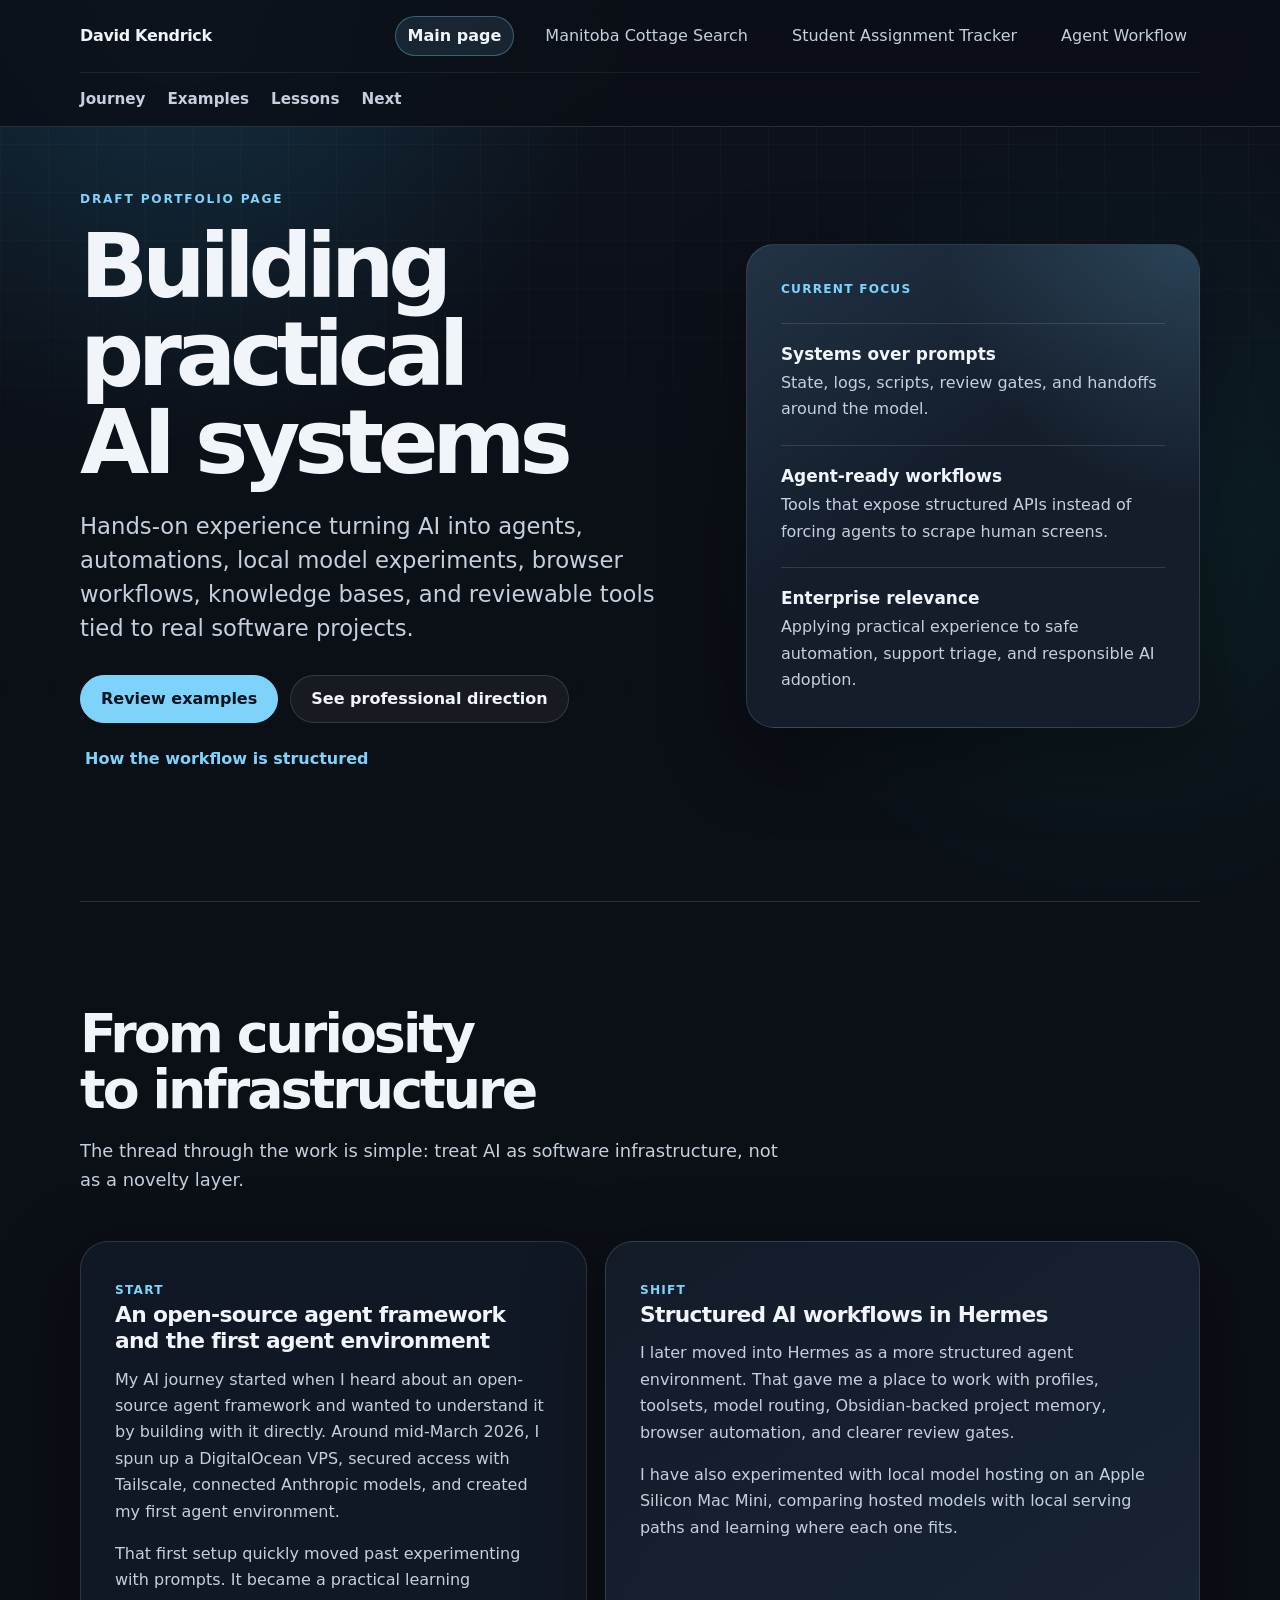
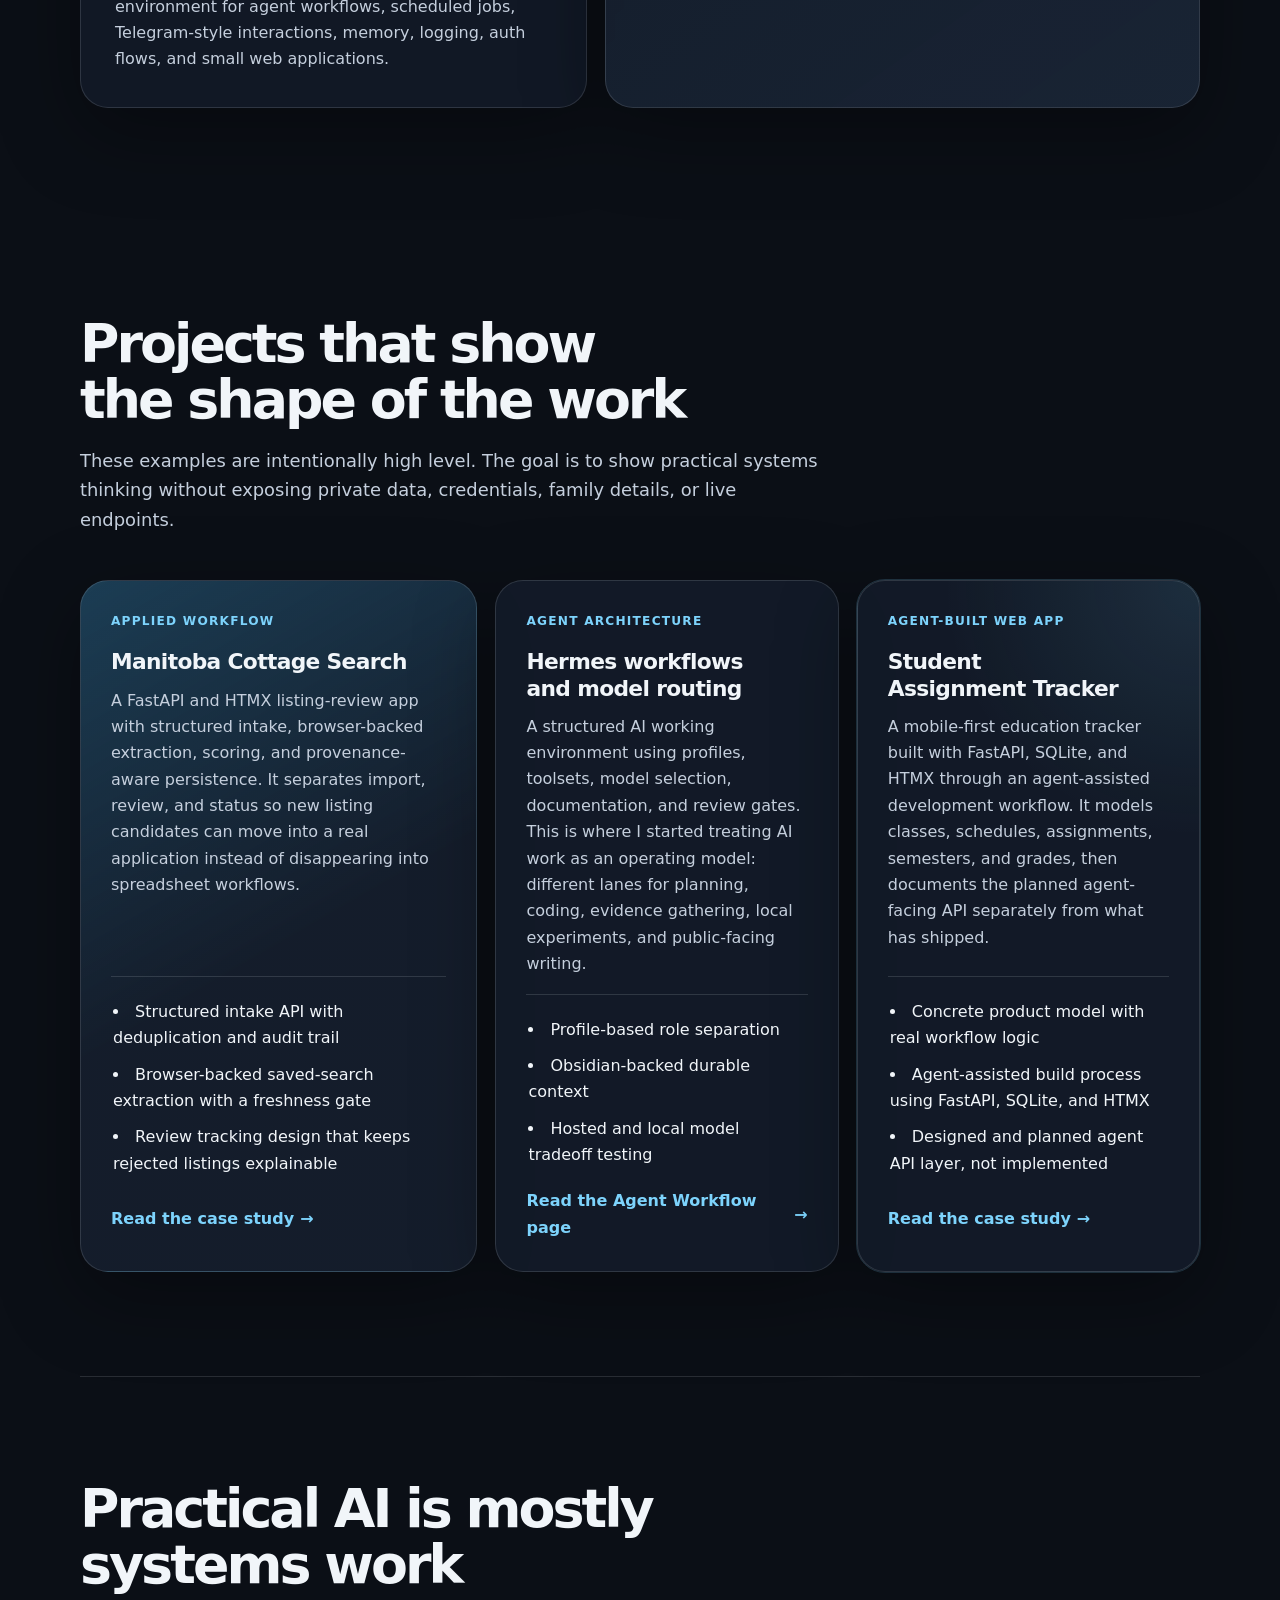
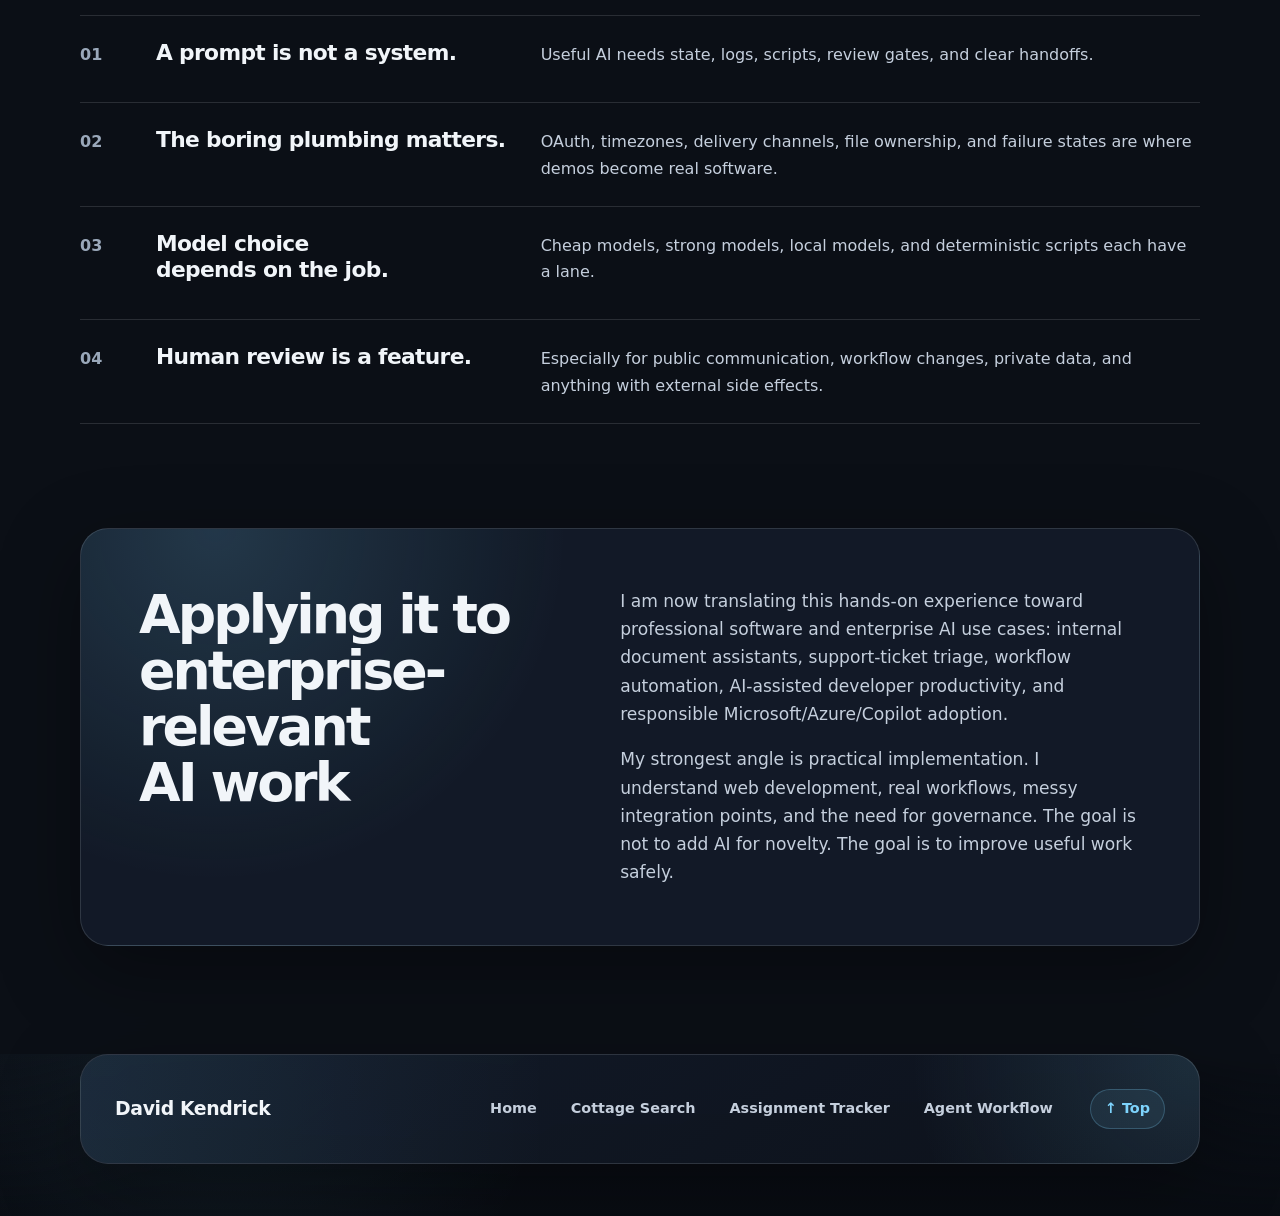
==== index.html @ c1d4368a "chore: capture current portfolio draft" ====
<!doctype html>
<html lang="en">
  <head>
    <meta charset="utf-8" />
    <meta name="viewport" content="width=device-width, initial-scale=1" />
    <title>Building Practical AI Systems | David Kendrick</title>
    <meta
      name="description"
      content="A draft portfolio page describing David Kendrick's hands-on practical AI journey: agents, workflow design, local models, browser automation, and enterprise-ready lessons."
    />
    <link rel="stylesheet" href="styles.css" />
  </head>
  <body>
    <a class="skip-link" href="#main">Skip to content</a>

    <header class="site-header">
      <div class="header-shell">
        <nav class="nav-row primary-nav" aria-label="Site pages">
          <a class="brand" href="index.html#top" aria-label="David Kendrick portfolio home">
            <span>David Kendrick</span>
          </a>
          <div class="primary-links">
            <a class="is-active" href="index.html">Main page</a>
            <a href="manitoba-cottage-search.html">Manitoba Cottage Search</a>
            <a href="student-assignment-tracker.html">Student Assignment Tracker</a>
            <a href="hermes-workflow.html">Agent Workflow</a>
          </div>
        </nav>
        <nav class="nav-row secondary-nav" aria-label="Main page sections">
          <div class="secondary-links">
            <a href="#journey">Journey</a>
            <a href="#examples">Examples</a>
            <a href="#lessons">Lessons</a>
            <a href="#next">Next</a>
          </div>
        </nav>
      </div>
    </header>

    <main id="main">
      <section id="top" class="hero section-shell" aria-labelledby="hero-title">
        <div class="hero-copy">
          <p class="eyebrow">Draft portfolio page</p>
          <h1 id="hero-title">Building practical AI systems</h1>
          <p class="hero-lede">
            Hands-on experience turning AI into agents, automations, local model experiments, browser workflows,
            knowledge bases, and reviewable tools tied to real software projects.
          </p>
          <div class="hero-actions" aria-label="Primary actions">
            <a class="button primary" href="#examples">Review examples</a>
            <a class="button secondary" href="#next">See professional direction</a>
            <a class="button ghost" href="hermes-workflow.html">How the workflow is structured</a>
          </div>
        </div>

        <aside class="hero-panel" aria-label="Current portfolio framing">
          <p class="panel-label">Current focus</p>
          <ul class="signal-list">
            <li>
              <strong>Systems over prompts</strong>
              <span>State, logs, scripts, review gates, and handoffs around the model.</span>
            </li>
            <li>
              <strong>Agent-ready workflows</strong>
              <span>Tools that expose structured APIs instead of forcing agents to scrape human screens.</span>
            </li>
            <li>
              <strong>Enterprise relevance</strong>
              <span>Applying practical experience to safe automation, support triage, and responsible AI adoption.</span>
            </li>
          </ul>
        </aside>
      </section>

      <section id="journey" class="section-shell narrative-section" aria-labelledby="journey-title">
        <div class="section-heading narrow">
          <h2 id="journey-title">From curiosity to infrastructure</h2>
          <p>
            The thread through the work is simple: treat AI as software infrastructure, not as a novelty layer.
          </p>
        </div>

        <div class="timeline-grid">
          <article class="timeline-card">
            <span class="timeline-step">Start</span>
            <h3>An open-source agent framework and the first agent environment</h3>
            <p>
              My AI journey started when I heard about an open-source agent framework and wanted to
              understand it by building with it directly. Around mid-March 2026, I spun up a DigitalOcean VPS,
              secured access with Tailscale, connected Anthropic models, and created my first agent environment.
            </p>
            <p>
              That first setup quickly moved past experimenting with prompts. It became a practical learning
              environment for agent workflows, scheduled jobs, Telegram-style interactions, memory, logging,
              auth flows, and small web applications.
            </p>
          </article>

          <article class="timeline-card elevated">
            <span class="timeline-step">Shift</span>
            <h3>Structured AI workflows in Hermes</h3>
            <p>
              I later moved into Hermes as a more structured agent environment. That gave me a place to work
              with profiles, toolsets, model routing, Obsidian-backed project memory, browser automation, and
              clearer review gates.
            </p>
            <p>
              I have also experimented with local model hosting on an Apple Silicon Mac Mini, comparing hosted
              models with local serving paths and learning where each one fits.
            </p>
          </article>
        </div>
      </section>

      <section id="examples" class="section-shell" aria-labelledby="examples-title">
        <div class="section-heading">
          <h2 id="examples-title">Projects that show the shape of the work</h2>
          <p>
            These examples are intentionally high level. The goal is to show practical systems thinking without
            exposing private data, credentials, family details, or live endpoints.
          </p>
        </div>

        <div class="card-grid">
          <article class="project-card highlight-card">
            <div class="card-kicker">Applied workflow</div>
            <h3>Manitoba Cottage Search</h3>
            <p>
              A FastAPI and HTMX listing-review app with structured intake, browser-backed extraction, scoring,
              and provenance-aware persistence. It separates import, review, and status so new listing candidates
              can move into a real application instead of disappearing into spreadsheet workflows.
            </p>
            <ul>
              <li>Structured intake API with deduplication and audit trail</li>
              <li>Browser-backed saved-search extraction with a freshness gate</li>
              <li>Review tracking design that keeps rejected listings explainable</li>
            </ul>
            <a class="text-link" href="manitoba-cottage-search.html">Read the case study <span aria-hidden="true">→</span></a>
          </article>

          <article class="project-card">
            <div class="card-kicker">Agent architecture</div>
            <h3>Hermes workflows and model routing</h3>
            <p>
              A structured AI working environment using profiles, toolsets, model selection, documentation,
              and review gates. This is where I started treating AI work as an operating model: different
              lanes for planning, coding, evidence gathering, local experiments, and public-facing writing.
            </p>
            <ul>
              <li>Profile-based role separation</li>
              <li>Obsidian-backed durable context</li>
              <li>Hosted and local model tradeoff testing</li>
            </ul>
            <a class="text-link" href="hermes-workflow.html">Read the Agent Workflow page <span aria-hidden="true">→</span></a>
          </article>

          <article class="project-card linked-card">
            <div class="card-kicker">Agent-built web app</div>
            <h3>Student Assignment Tracker</h3>
            <p>
              A mobile-first education tracker built with FastAPI, SQLite, and HTMX through an agent-assisted
              development workflow. It models classes, schedules, assignments, semesters, and grades, then
              documents the planned agent-facing API separately from what has shipped.
            </p>
            <ul>
              <li>Concrete product model with real workflow logic</li>
              <li>Agent-assisted build process using FastAPI, SQLite, and HTMX</li>
              <li>Designed and planned agent API layer, not implemented</li>
            </ul>
            <a class="text-link" href="student-assignment-tracker.html">Read the case study <span aria-hidden="true">→</span></a>
          </article>
        </div>
      </section>

      <section id="lessons" class="section-shell lessons-section" aria-labelledby="lessons-title">
        <div class="section-heading compact">
          <h2 id="lessons-title">Practical AI is mostly systems work</h2>
        </div>
        <div class="lesson-list">
          <article>
            <span>01</span>
            <h3>A prompt is not a system.</h3>
            <p>Useful AI needs state, logs, scripts, review gates, and clear handoffs.</p>
          </article>
          <article>
            <span>02</span>
            <h3>The boring plumbing matters.</h3>
            <p>OAuth, timezones, delivery channels, file ownership, and failure states are where demos become real software.</p>
          </article>
          <article>
            <span>03</span>
            <h3>Model choice depends on the job.</h3>
            <p>Cheap models, strong models, local models, and deterministic scripts each have a lane.</p>
          </article>
          <article>
            <span>04</span>
            <h3>Human review is a feature.</h3>
            <p>Especially for public communication, workflow changes, private data, and anything with external side effects.</p>
          </article>
        </div>
      </section>

      <section id="next" class="section-shell closing-block" aria-labelledby="next-title">
        <div class="closing-copy">
          <h2 id="next-title">Applying it to enterprise-relevant AI work</h2>
          <div class="prose">
            <p>
              I am now translating this hands-on experience toward professional software and enterprise AI use
              cases: internal document assistants, support-ticket triage, workflow automation, AI-assisted
              developer productivity, and responsible Microsoft/Azure/Copilot adoption.
            </p>
            <p>
              My strongest angle is practical implementation. I understand web development, real workflows,
              messy integration points, and the need for governance. The goal is not to add AI for novelty.
              The goal is to improve useful work safely.
            </p>
          </div>
        </div>
      </section>
    </main>

    <footer class="site-footer">
      <div class="footer-inner">
        <span class="footer-brand">David Kendrick</span>
        <nav class="footer-nav" aria-label="Footer navigation">
          <a href="index.html">Home</a>
          <a href="manitoba-cottage-search.html">Cottage Search</a>
          <a href="student-assignment-tracker.html">Assignment Tracker</a>
          <a href="hermes-workflow.html">Agent Workflow</a>
        </nav>
        <a href="#top" class="footer-top">↑ Top</a>
      </div>
    </footer>
  </body>
</html>
---- styles.css ----
:root {
  color-scheme: dark;
  --bg: #0b0f16;
  --bg-soft: #101826;
  --panel: #141d2b;
  --panel-strong: #1d2a3d;
  --text: #f1f5f9;
  --muted: #c5cfdd;
  --subtle: #9aa8ba;
  --accent: #7dd3fc;
  --accent-strong: #38bdf8;
  --accent-soft: rgba(125, 211, 252, 0.12);
  --line: rgba(226, 232, 240, 0.14);
  --line-strong: rgba(226, 232, 240, 0.24);
  --shadow: 0 24px 80px rgba(0, 0, 0, 0.34);
  --radius-lg: 28px;
  --radius-md: 20px;
  --page-width: 1120px;
  --measure: 68ch;
  font-family: ui-sans-serif, system-ui, -apple-system, BlinkMacSystemFont, "Segoe UI", sans-serif;
}

* { box-sizing: border-box; }
html { scroll-behavior: smooth; }
body {
  margin: 0;
  color: var(--text);
  background:
    radial-gradient(circle at 14% 0%, rgba(56, 189, 248, 0.18), transparent 28rem),
    radial-gradient(circle at 88% 12%, rgba(20, 184, 166, 0.1), transparent 26rem),
    linear-gradient(180deg, #0d121c 0%, var(--bg) 36rem);
  font-size: 16px;
  line-height: 1.65;
  text-rendering: optimizeLegibility;
  -webkit-font-smoothing: antialiased;
  -moz-osx-font-smoothing: grayscale;
}
body::before {
  position: fixed;
  inset: 0;
  z-index: -1;
  pointer-events: none;
  content: "";
  background-image:
    linear-gradient(rgba(226, 232, 240, 0.035) 1px, transparent 1px),
    linear-gradient(90deg, rgba(226, 232, 240, 0.035) 1px, transparent 1px);
  background-size: 48px 48px;
  mask-image: linear-gradient(to bottom, rgba(0, 0, 0, 0.9), transparent 82%);
}
.skip-link {
  position: absolute;
  top: 12px;
  left: 12px;
  z-index: 50;
  padding: 10px 14px;
  border-radius: 999px;
  color: #03131d;
  background: var(--accent);
  font-weight: 800;
  text-decoration: none;
  transform: translateY(-160%);
}
.skip-link:focus { transform: translateY(0); }
.site-header {
  position: sticky;
  top: 0;
  z-index: 20;
  border-bottom: 1px solid var(--line);
  background: rgba(11, 15, 22, 0.84);
  backdrop-filter: blur(18px);
}
.header-shell {
  width: min(var(--page-width), calc(100% - 40px));
  margin: 0 auto;
}
.nav-row {
  display: flex;
  align-items: center;
  justify-content: space-between;
  gap: 24px;
}
.primary-nav {
  min-height: 72px;
}
.secondary-nav {
  min-height: 54px;
  border-top: 1px solid rgba(226, 232, 240, 0.08);
}
.brand,
.primary-nav a,
.secondary-nav a { color: var(--text); text-decoration: none; }
.brand { display: grid; gap: 1px; font-weight: 850; letter-spacing: -0.02em; }
.brand small { color: var(--subtle); font-size: 0.76rem; font-weight: 650; letter-spacing: 0.01em; }
.primary-links,
.secondary-links { display: flex; align-items: center; flex-wrap: wrap; }
.primary-links { gap: clamp(10px, 1.8vw, 18px); }
.secondary-links { gap: clamp(12px, 2.2vw, 22px); font-size: 0.95rem; font-weight: 650; }
.primary-links a,
.secondary-links a { min-height: 40px; display: inline-flex; align-items: center; }
.primary-links a {
  padding: 0 12px;
  border-radius: 999px;
  color: var(--muted);
  border: 1px solid transparent;
}
.primary-links a:hover,
.primary-links a:focus-visible {
  color: var(--text);
  border-color: var(--line);
  background: rgba(241, 245, 249, 0.045);
}
.primary-links a.is-active {
  color: var(--text);
  border-color: rgba(125, 211, 252, 0.34);
  background: rgba(125, 211, 252, 0.11);
  font-weight: 800;
}
.secondary-links a { color: var(--muted); }
.secondary-links a:hover,
.secondary-links a:focus-visible { color: var(--accent); }
:focus-visible { outline: 3px solid rgba(125, 211, 252, 0.65); outline-offset: 4px; }
.section-shell { width: min(var(--page-width), calc(100% - 40px)); margin: 0 auto; padding: clamp(64px, 9vw, 104px) 0; scroll-margin-top: 132px; }
.hero {
  display: grid;
  grid-template-columns: minmax(0, 1.12fr) minmax(320px, 0.88fr);
  min-height: min(820px, calc(100dvh - 126px));
  align-items: center;
  gap: clamp(36px, 7vw, 88px);
  padding-top: 48px;
}
.eyebrow { margin: 0 0 14px; color: var(--accent); font-size: 0.76rem; font-weight: 850; letter-spacing: 0.15em; text-transform: uppercase; }
h1, h2, h3, p { margin-top: 0; }
h1, h2, h3 { text-wrap: balance; }
h1 { max-width: 780px; margin-bottom: 22px; font-size: clamp(3rem, 7vw, 6.1rem); line-height: 0.98; letter-spacing: -0.07em; }
h2 { max-width: 820px; margin-bottom: 18px; font-size: clamp(2rem, 4.2vw, 4rem); line-height: 1.04; letter-spacing: -0.055em; }
h3 { margin-bottom: 12px; font-size: clamp(1.15rem, 1.7vw, 1.42rem); line-height: 1.2; letter-spacing: -0.03em; }
.hero-lede { max-width: 700px; margin-bottom: 0; color: var(--muted); font-size: clamp(1.12rem, 2vw, 1.42rem); line-height: 1.5; }
.hero-actions { display: flex; flex-wrap: wrap; gap: 12px; margin-top: 30px; }
.button { display: inline-flex; min-height: 48px; align-items: center; justify-content: center; padding: 0 20px; border: 1px solid var(--line); border-radius: 999px; font-weight: 800; line-height: 1; text-decoration: none; transition: transform 180ms ease, border-color 180ms ease, background-color 180ms ease; white-space: nowrap; }
.button:hover,
.button:focus-visible { transform: translateY(-1px); }
.button:active { transform: translateY(1px); }
.button.primary { color: #03131d; background: var(--accent); border-color: var(--accent); }
.button.secondary { color: var(--text); background: rgba(241, 245, 249, 0.05); }
.button.ghost { color: var(--accent); background: transparent; border-color: transparent; padding-inline: 4px; }
.button.ghost:hover,
.button.ghost:focus-visible { border-color: var(--line); background: rgba(125, 211, 252, 0.08); }
.hero-panel,
.timeline-card,
.project-card,
.closing-block { border: 1px solid var(--line); border-radius: var(--radius-lg); box-shadow: var(--shadow); }
.hero-panel { position: relative; overflow: hidden; padding: clamp(24px, 4vw, 34px); background: linear-gradient(145deg, rgba(125, 211, 252, 0.12), rgba(20, 29, 43, 0.9) 46%), var(--panel); }
.hero-panel::before { position: absolute; inset: 0; content: ""; pointer-events: none; background: radial-gradient(circle at top right, rgba(125, 211, 252, 0.2), transparent 16rem); }
.panel-label,
.timeline-step,
.card-kicker { color: var(--accent); font-size: 0.76rem; font-weight: 850; letter-spacing: 0.1em; text-transform: uppercase; }
.panel-label { position: relative; margin-bottom: 24px; }
.signal-list { position: relative; display: grid; gap: 22px; margin: 0; padding: 0; list-style: none; }
.signal-list li { display: grid; gap: 6px; padding-top: 20px; border-top: 1px solid var(--line); }
.signal-list strong { font-size: 1.06rem; line-height: 1.2; }
.signal-list span { color: var(--muted); font-size: 1rem; }
.section-heading { max-width: 760px; margin-bottom: clamp(28px, 5vw, 46px); }
.section-heading.narrow { max-width: 700px; }
.section-heading.compact { max-width: 660px; margin-bottom: 22px; }
.section-heading p:not(.eyebrow) { max-width: 66ch; color: var(--muted); font-size: clamp(1.04rem, 1.4vw, 1.18rem); }
.narrative-section,
.lessons-section { border-top: 1px solid var(--line); }
.timeline-grid { display: grid; grid-template-columns: minmax(0, 0.92fr) minmax(0, 1.08fr); gap: 18px; align-items: stretch; }
.timeline-card { padding: clamp(24px, 4vw, 34px); background: rgba(20, 29, 43, 0.72); }
.timeline-card.elevated { background: linear-gradient(145deg, rgba(20, 29, 43, 0.92), rgba(29, 42, 61, 0.78)); }
.timeline-card p,
.project-card p,
.prose,
.lesson-list p { color: var(--muted); }
.timeline-card p,
.project-card p,
.prose p { max-width: var(--measure); }
.timeline-card p:last-child,
.project-card p:last-child,
.prose p:last-child,
.lesson-list p:last-child { margin-bottom: 0; }
.card-grid { display: grid; grid-template-columns: minmax(0, 1.1fr) minmax(0, 0.95fr) minmax(0, 0.95fr); gap: 18px; }
.project-card { display: flex; min-height: 450px; flex-direction: column; padding: clamp(24px, 3vw, 30px); background: rgba(20, 29, 43, 0.82); }
.highlight-card { background: linear-gradient(150deg, rgba(56, 189, 248, 0.2), rgba(20, 29, 43, 0.95) 52%), var(--panel); }
.card-kicker { margin-bottom: 18px; }
.project-card ul { display: grid; gap: 10px; margin: auto 0 0; padding: 22px 0 0; border-top: 1px solid var(--line); color: var(--text); list-style-position: inside; }
.text-link { display: inline-flex; width: fit-content; min-height: 44px; align-items: center; gap: 6px; margin-top: 20px; color: var(--accent); font-weight: 800; text-decoration: none; }
.text-link:hover,
.text-link:focus-visible { color: var(--accent-strong); text-decoration: underline; text-underline-offset: 4px; }
.project-card li { padding-left: 2px; }
.lesson-list { display: grid; gap: 0; border-top: 1px solid var(--line); }
.lesson-list article { display: grid; grid-template-columns: 54px minmax(220px, 0.55fr) minmax(0, 1fr); gap: 22px; align-items: baseline; padding: 24px 0; border-bottom: 1px solid var(--line); }
.lesson-list span { color: var(--subtle); font-weight: 850; }
.closing-block { padding: clamp(34px, 6vw, 58px); background: radial-gradient(circle at 12% 0%, rgba(125, 211, 252, 0.16), transparent 22rem), rgba(20, 29, 43, 0.82); }
.closing-copy { display: grid; grid-template-columns: minmax(0, 0.88fr) minmax(0, 1.12fr); gap: clamp(28px, 6vw, 72px); align-items: start; }
.prose { font-size: 1.07rem; }

.site-footer {
  margin-top: clamp(56px, 9vw, 108px);
  padding: 0 0 clamp(28px, 5vw, 52px);
  background:
    radial-gradient(circle at 18% 0%, rgba(125, 211, 252, 0.08), transparent 20rem),
    linear-gradient(180deg, transparent, rgba(8, 12, 18, 0.72));
}

.footer-inner {
  position: relative;
  width: min(var(--page-width), calc(100% - 40px));
  margin: 0 auto;
  display: flex;
  flex-wrap: wrap;
  align-items: center;
  gap: 16px 24px;
  padding: clamp(24px, 4vw, 34px);
  border: 1px solid var(--line);
  border-radius: var(--radius-lg);
  background:
    radial-gradient(circle at 100% 0%, rgba(125, 211, 252, 0.14), transparent 18rem),
    linear-gradient(145deg, rgba(20, 29, 43, 0.92), rgba(13, 18, 28, 0.96));
  box-shadow: var(--shadow);
  overflow: hidden;
}

.footer-inner::before {
  position: absolute;
  inset: 0;
  content: "";
  pointer-events: none;
  background: linear-gradient(90deg, rgba(125, 211, 252, 0.12), transparent 42%);
  opacity: 0.7;
}

.footer-brand,
.footer-nav,
.footer-top {
  position: relative;
  z-index: 1;
}

.footer-brand {
  margin-right: auto;
  color: var(--text);
  font-size: clamp(1rem, 1.5vw, 1.18rem);
  font-weight: 850;
  letter-spacing: -0.02em;
}

.footer-nav {
  display: flex;
  flex-wrap: wrap;
  gap: 8px;
}

.footer-nav a,
.footer-top {
  display: inline-flex;
  min-height: 40px;
  align-items: center;
  border: 1px solid transparent;
  border-radius: 999px;
  color: var(--muted);
  font-size: 0.9rem;
  font-weight: 700;
  line-height: 1;
  text-decoration: none;
  transition: border-color 180ms ease, background-color 180ms ease, color 180ms ease, transform 180ms ease;
}

.footer-nav a {
  padding: 0 12px;
}

.footer-top {
  padding: 0 14px;
  border-color: rgba(125, 211, 252, 0.24);
  color: var(--accent);
  background: rgba(125, 211, 252, 0.08);
}

.footer-nav a:hover,
.footer-nav a:focus-visible,
.footer-top:hover,
.footer-top:focus-visible {
  color: var(--text);
  border-color: var(--line-strong);
  background: rgba(241, 245, 249, 0.055);
  transform: translateY(-1px);
}

/* Agent workflow page */
.appendix-hero { min-height: auto; padding-top: clamp(72px, 10vw, 118px); padding-bottom: clamp(56px, 8vw, 92px); }
.profile-map { position: relative; display: grid; gap: 18px; margin: 8px 0 24px; padding: clamp(18px, 3vw, 28px); border: 1px solid var(--line); border-radius: var(--radius-lg); background: linear-gradient(180deg, rgba(125, 211, 252, 0.055), rgba(20, 29, 43, 0.34)); overflow: hidden; }
.profile-map::before { position: absolute; inset: 0; content: ""; pointer-events: none; background: radial-gradient(circle at 50% 0%, rgba(125, 211, 252, 0.14), transparent 22rem); }
.profile-spine { position: absolute; top: 86px; bottom: calc(50% + 12px); left: 50%; width: 2px; transform: translateX(-50%); background: linear-gradient(var(--accent), var(--line-strong)); opacity: 0.75; }
.profile-node,
.feature-card,
.callout-card,
.table-card,
.decision-flow article { border: 1px solid var(--line); border-radius: var(--radius-md); background: rgba(20, 29, 43, 0.82); box-shadow: var(--shadow); }
.profile-node { position: relative; z-index: 1; padding: 22px; }
.profile-node span,
.feature-card span { display: block; margin-bottom: 8px; color: var(--accent); font-size: 0.74rem; font-weight: 850; letter-spacing: 0.1em; text-transform: uppercase; }
.profile-node strong,
.feature-card h3,
.callout-card h3 { display: block; color: var(--text); }
.profile-node p,
.feature-card p,
.callout-card p,
.decision-flow span { margin-bottom: 0; color: var(--muted); }
.profile-node p { font-size: 0.98rem; line-height: 1.55; }
.request-node,
.coordinator-node { max-width: 540px; margin-inline: auto; text-align: center; }
.request-node { background: rgba(20, 29, 43, 0.72); }
.coordinator-node { background: linear-gradient(145deg, rgba(125, 211, 252, 0.18), rgba(20, 29, 43, 0.94)); }
.profile-branches { position: relative; z-index: 0; display: grid; grid-template-columns: repeat(4, minmax(0, 1fr)); gap: 14px; min-height: 34px; margin: -2px 0 -8px; }
.profile-branches::before { position: absolute; top: 0; left: 12.5%; right: 12.5%; height: 2px; content: ""; background: var(--line-strong); }
.profile-branches span { position: relative; display: block; }
.profile-branches span::before { position: absolute; top: 0; left: 50%; width: 2px; height: 34px; content: ""; transform: translateX(-50%); background: linear-gradient(var(--line-strong), rgba(125, 211, 252, 0.42)); }
.profile-lanes { display: grid; grid-template-columns: repeat(4, minmax(0, 1fr)); gap: 14px; }
.lane-node { display: grid; align-content: start; min-height: 190px; }
.table-card { overflow-x: auto; margin-top: 28px; }
table { width: 100%; border-collapse: collapse; min-width: 760px; }
th,
td { padding: 16px 18px; border-bottom: 1px solid var(--line); text-align: left; vertical-align: top; }
th { color: var(--text); font-size: 0.8rem; letter-spacing: 0.08em; text-transform: uppercase; }
td { color: var(--muted); line-height: 1.55; }
tr:last-child td { border-bottom: 0; }
code { color: var(--accent); font-family: "SFMono-Regular", Consolas, "Liberation Mono", monospace; font-size: 0.94em; }
.feature-section { border-top: 1px solid var(--line); }
.feature-grid.two-up { display: grid; grid-template-columns: repeat(2, minmax(0, 1fr)); gap: 18px; }
.feature-card,
.callout-card { padding: clamp(24px, 4vw, 34px); }
.decision-flow { display: grid; grid-template-columns: repeat(4, minmax(0, 1fr)); gap: 14px; counter-reset: routing; }
.decision-flow article { position: relative; display: grid; gap: 10px; padding: 22px; }
.decision-flow article:not(:last-child)::after { position: absolute; top: 50%; right: -12px; z-index: 2; width: 22px; height: 2px; content: ""; background: var(--line-strong); }
.decision-flow strong { color: var(--text); line-height: 1.2; }
.decision-step { width: fit-content; padding: 4px 8px; border-radius: 999px; background: var(--accent-soft); color: var(--accent) !important; font-size: 0.74rem; font-weight: 850; letter-spacing: 0.08em; }
.callout-card { margin-top: 18px; background: radial-gradient(circle at 100% 0%, rgba(125, 211, 252, 0.14), transparent 18rem), rgba(20, 29, 43, 0.84); }
.callout-card .eyebrow { margin-bottom: 10px; }

/* Student Assignment Tracker case study */
.case-study-hero {
  min-height: auto;
  padding-top: clamp(68px, 9vw, 108px);
  padding-bottom: clamp(52px, 8vw, 88px);
}

.case-study-hero h1 {
  max-width: 920px;
  font-size: clamp(2.65rem, 4.2vw, 3.55rem);
  line-height: 1.04;
}

.case-summary {
  background:
    linear-gradient(145deg, rgba(125, 211, 252, 0.11), rgba(20, 29, 43, 0.94) 46%),
    var(--panel);
}

.snapshot-list {
  position: relative;
  display: grid;
  gap: 0;
  margin: 0;
}

.snapshot-list div {
  display: grid;
  gap: 5px;
  padding: 15px 0;
  border-top: 1px solid var(--line);
}

.snapshot-list div:first-child {
  padding-top: 0;
  border-top: 0;
}

.snapshot-list div:last-child {
  padding-bottom: 0;
}

.snapshot-list dt {
  color: var(--accent);
  font-size: 0.74rem;
  font-weight: 850;
  letter-spacing: 0.1em;
  text-transform: uppercase;
}

.snapshot-list dd {
  margin: 0;
  color: var(--text);
  line-height: 1.45;
}

.case-overview,
.case-section {
  border-top: 1px solid var(--line);
}

.overview-grid {
  display: grid;
  grid-template-columns: 1.08fr 0.92fr 1fr;
  gap: 14px;
}

.overview-grid article {
  display: grid;
  align-content: start;
  gap: 9px;
  min-height: 210px;
  padding: clamp(22px, 3vw, 30px);
  border: 1px solid var(--line);
  border-radius: var(--radius-md);
  background: rgba(20, 29, 43, 0.68);
}

.overview-grid article:first-child {
  background:
    radial-gradient(circle at 100% 0%, rgba(125, 211, 252, 0.15), transparent 16rem),
    rgba(20, 29, 43, 0.86);
}

.overview-grid span,
.feature-card span {
  color: var(--accent);
  font-size: 0.74rem;
  font-weight: 850;
  letter-spacing: 0.1em;
  text-transform: uppercase;
}

.overview-grid strong {
  color: var(--text);
  font-size: clamp(1.08rem, 1.8vw, 1.35rem);
  line-height: 1.18;
  letter-spacing: -0.025em;
}

.overview-grid p {
  margin-bottom: 0;
  color: var(--muted);
}

.cottage-overview-grid {
  grid-template-columns: 1.05fr 0.95fr 1fr;
}

.cottage-overview-grid article {
  min-height: 232px;
}

.case-layout {
  display: grid;
  grid-template-columns: minmax(0, 1fr) minmax(280px, 0.42fr);
  gap: clamp(28px, 6vw, 72px);
  align-items: start;
}

.case-layout.flipped {
  grid-template-columns: minmax(280px, 0.42fr) minmax(0, 1fr);
}

.case-layout.flipped .case-copy {
  grid-column: 2;
}

.case-layout.flipped .fact-card {
  grid-column: 1;
  grid-row: 1;
}

.case-copy p {
  max-width: var(--measure);
  color: var(--muted);
  font-size: 1.07rem;
}

.fact-card {
  border: 1px solid var(--line);
  border-radius: var(--radius-lg);
  padding: clamp(24px, 4vw, 34px);
  background: rgba(20, 29, 43, 0.82);
  box-shadow: var(--shadow);
}

.compact-list {
  display: grid;
  gap: 11px;
  margin: 0;
  padding: 0;
  color: var(--text);
  list-style: none;
}

.compact-list li {
  position: relative;
  padding-left: 18px;
}

.compact-list li::before {
  position: absolute;
  top: 0.72em;
  left: 0;
  width: 6px;
  height: 6px;
  border-radius: 999px;
  background: var(--accent);
  content: "";
}

.accent-card {
  background:
    radial-gradient(circle at 100% 0%, rgba(125, 211, 252, 0.14), transparent 18rem),
    rgba(20, 29, 43, 0.84);
}

.feature-grid.three-up {
  display: grid;
  grid-template-columns: repeat(3, minmax(0, 1fr));
  gap: 18px;
}

.case-feature-grid .feature-card {
  min-height: 300px;
}

.case-feature-grid article {
  display: grid;
  align-content: start;
  gap: 9px;
  min-height: 220px;
  padding: clamp(22px, 3vw, 30px);
  border: 1px solid var(--line);
  border-radius: var(--radius-md);
  background: rgba(20, 29, 43, 0.68);
}

.case-feature-grid article:nth-child(2) {
  background:
    radial-gradient(circle at 100% 0%, rgba(125, 211, 252, 0.12), transparent 16rem),
    rgba(20, 29, 43, 0.82);
}

.case-feature-grid strong {
  color: var(--text);
  font-size: clamp(1.08rem, 1.8vw, 1.32rem);
  line-height: 1.18;
  letter-spacing: -0.02em;
}

.case-feature-grid p {
  margin-bottom: 0;
  color: var(--muted);
}

.case-flow article {
  min-height: 210px;
}

.linked-card {
  outline: 1px solid rgba(125, 211, 252, 0.18);
  background:
    radial-gradient(circle at 100% 0%, rgba(125, 211, 252, 0.11), transparent 16rem),
    rgba(20, 29, 43, 0.82);
}

@media (max-width: 980px) {
  .hero,
  .timeline-grid,
  .card-grid,
  .closing-copy,
  .case-layout,
  .case-layout.flipped,
  .overview-grid,
  .feature-grid.three-up { grid-template-columns: 1fr; }
  .hero { min-height: auto; padding-top: 72px; }
  .project-card { min-height: auto; }
  .profile-lanes,
  .decision-flow { grid-template-columns: repeat(2, minmax(0, 1fr)); }
  .profile-branches { display: none; }
  .profile-spine { display: none; }
  .lane-node { min-height: 0; }
  .decision-flow article:not(:last-child)::after { display: none; }
  .feature-grid.two-up { grid-template-columns: 1fr; }
  .case-layout.flipped .case-copy,
  .case-layout.flipped .fact-card { grid-column: auto; grid-row: auto; }
}
@media (max-width: 720px) {
  .header-shell { width: min(var(--page-width), calc(100% - 28px)); }
  .nav-row { align-items: flex-start; flex-direction: column; gap: 10px; }
  .primary-nav { min-height: auto; padding: 14px 0 10px; }
  .secondary-nav { min-height: auto; padding: 10px 0 14px; }
  .primary-links,
  .secondary-links { width: 100%; justify-content: flex-start; gap: 8px; font-size: 0.9rem; }
  .primary-links a,
  .secondary-links a { min-height: 40px; padding: 0 8px; }
  .section-shell { width: min(var(--page-width), calc(100% - 28px)); padding: 56px 0; scroll-margin-top: 152px; }
  .footer-inner { width: min(var(--page-width), calc(100% - 28px)); }
  .hero { gap: 26px; padding-top: 48px; }
  h1 { font-size: clamp(2.8rem, 14vw, 4.35rem); letter-spacing: -0.064em; }
  h2 { font-size: clamp(2rem, 10vw, 3.1rem); }
  .hero-lede { font-size: 1.08rem; }
  .button { width: 100%; }
  .lesson-list article { grid-template-columns: 1fr; gap: 6px; }
  .hero-panel,
  .timeline-card,
  .project-card,
  .closing-block,
  .profile-node,
  .feature-card,
  .callout-card,
  .fact-card,
  .decision-flow article { border-radius: 22px; }
  .profile-lanes,
  .decision-flow { grid-template-columns: 1fr; }
  .table-card { margin-inline: -14px; border-radius: 0; border-left: 0; border-right: 0; }
}
@media (max-width: 640px) {
  .footer-inner {
    align-items: flex-start;
    gap: 12px 18px;
  }

  .footer-brand,
  .footer-nav,
  .footer-top {
    width: 100%;
  }
}

@media (prefers-reduced-motion: reduce) {
  *,
  *::before,
  *::after { scroll-behavior: auto !important; transition-duration: 0.001ms !important; animation-duration: 0.001ms !important; animation-iteration-count: 1 !important; }
}

@media (max-width: 420px) {
  h1 { font-size: clamp(2.35rem, 13vw, 3.35rem); }
  .hero-actions { gap: 10px; }
  .profile-map { padding: 14px; }
}
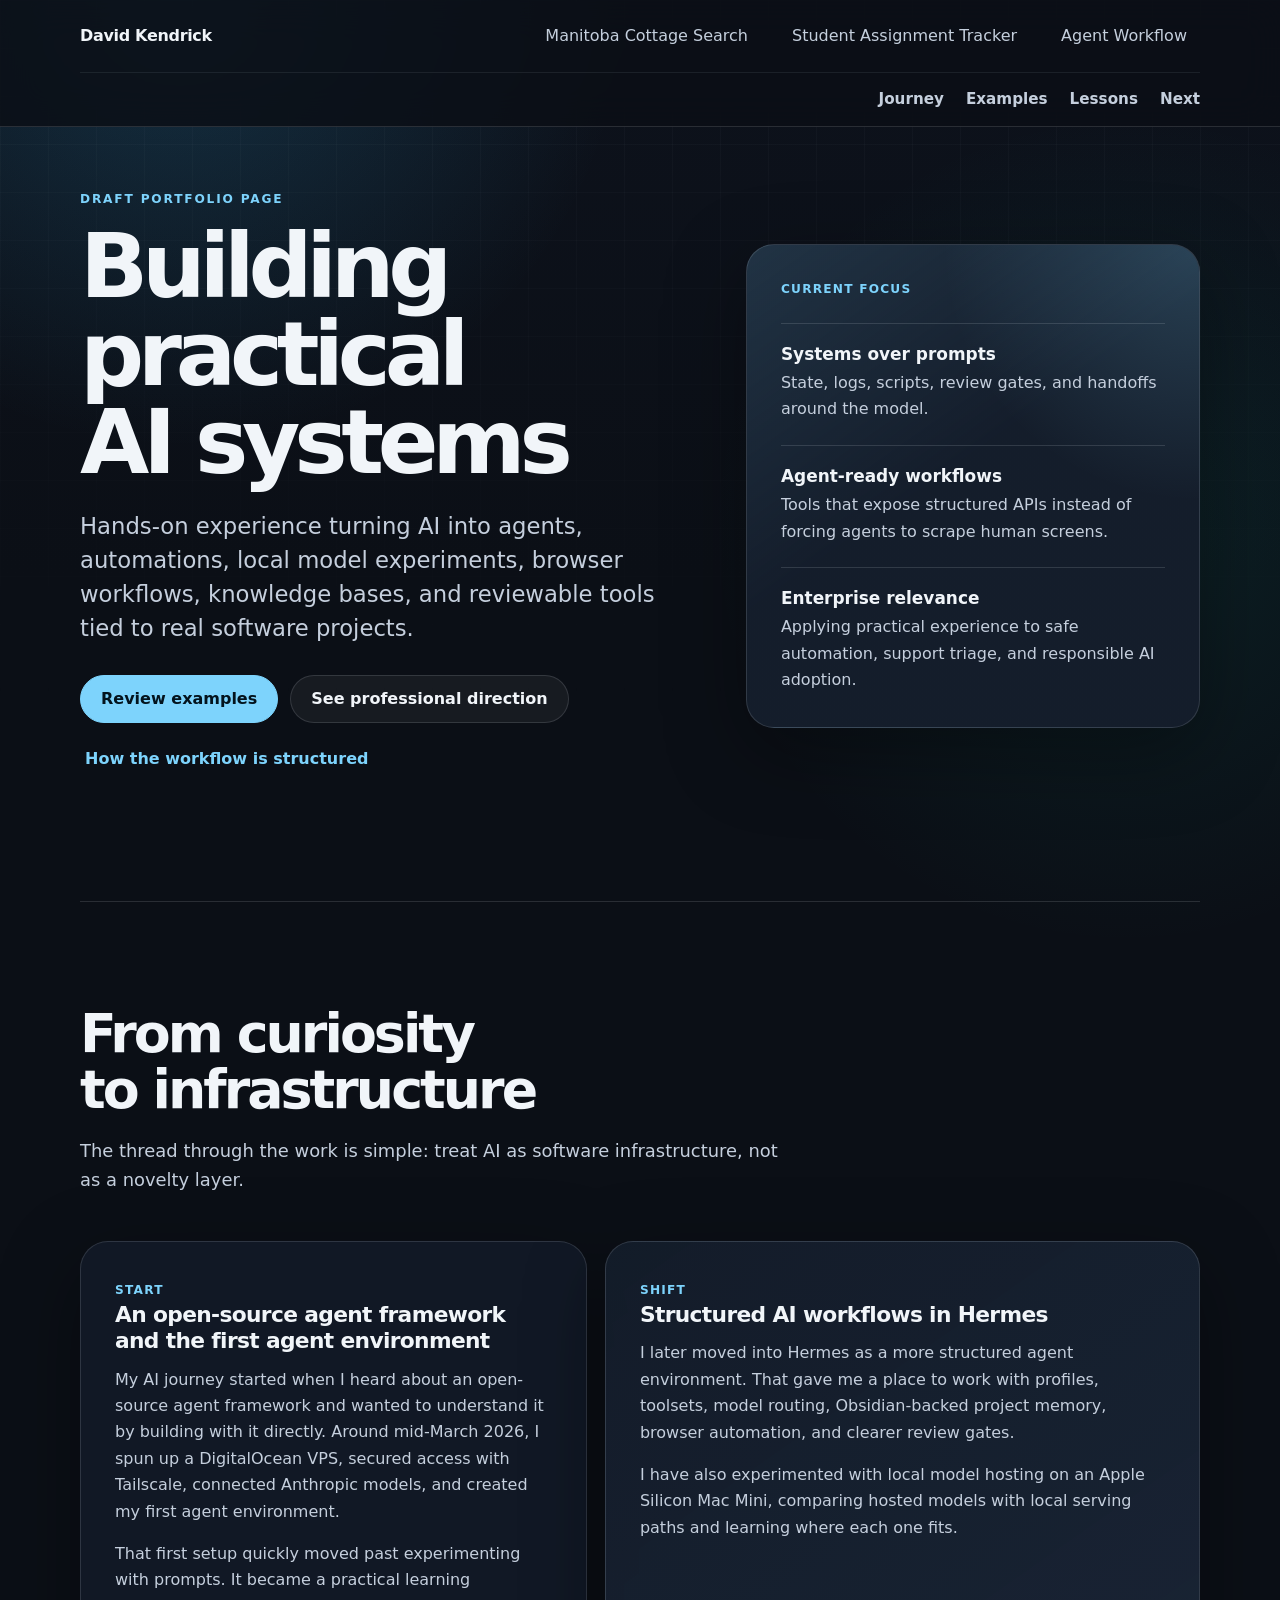
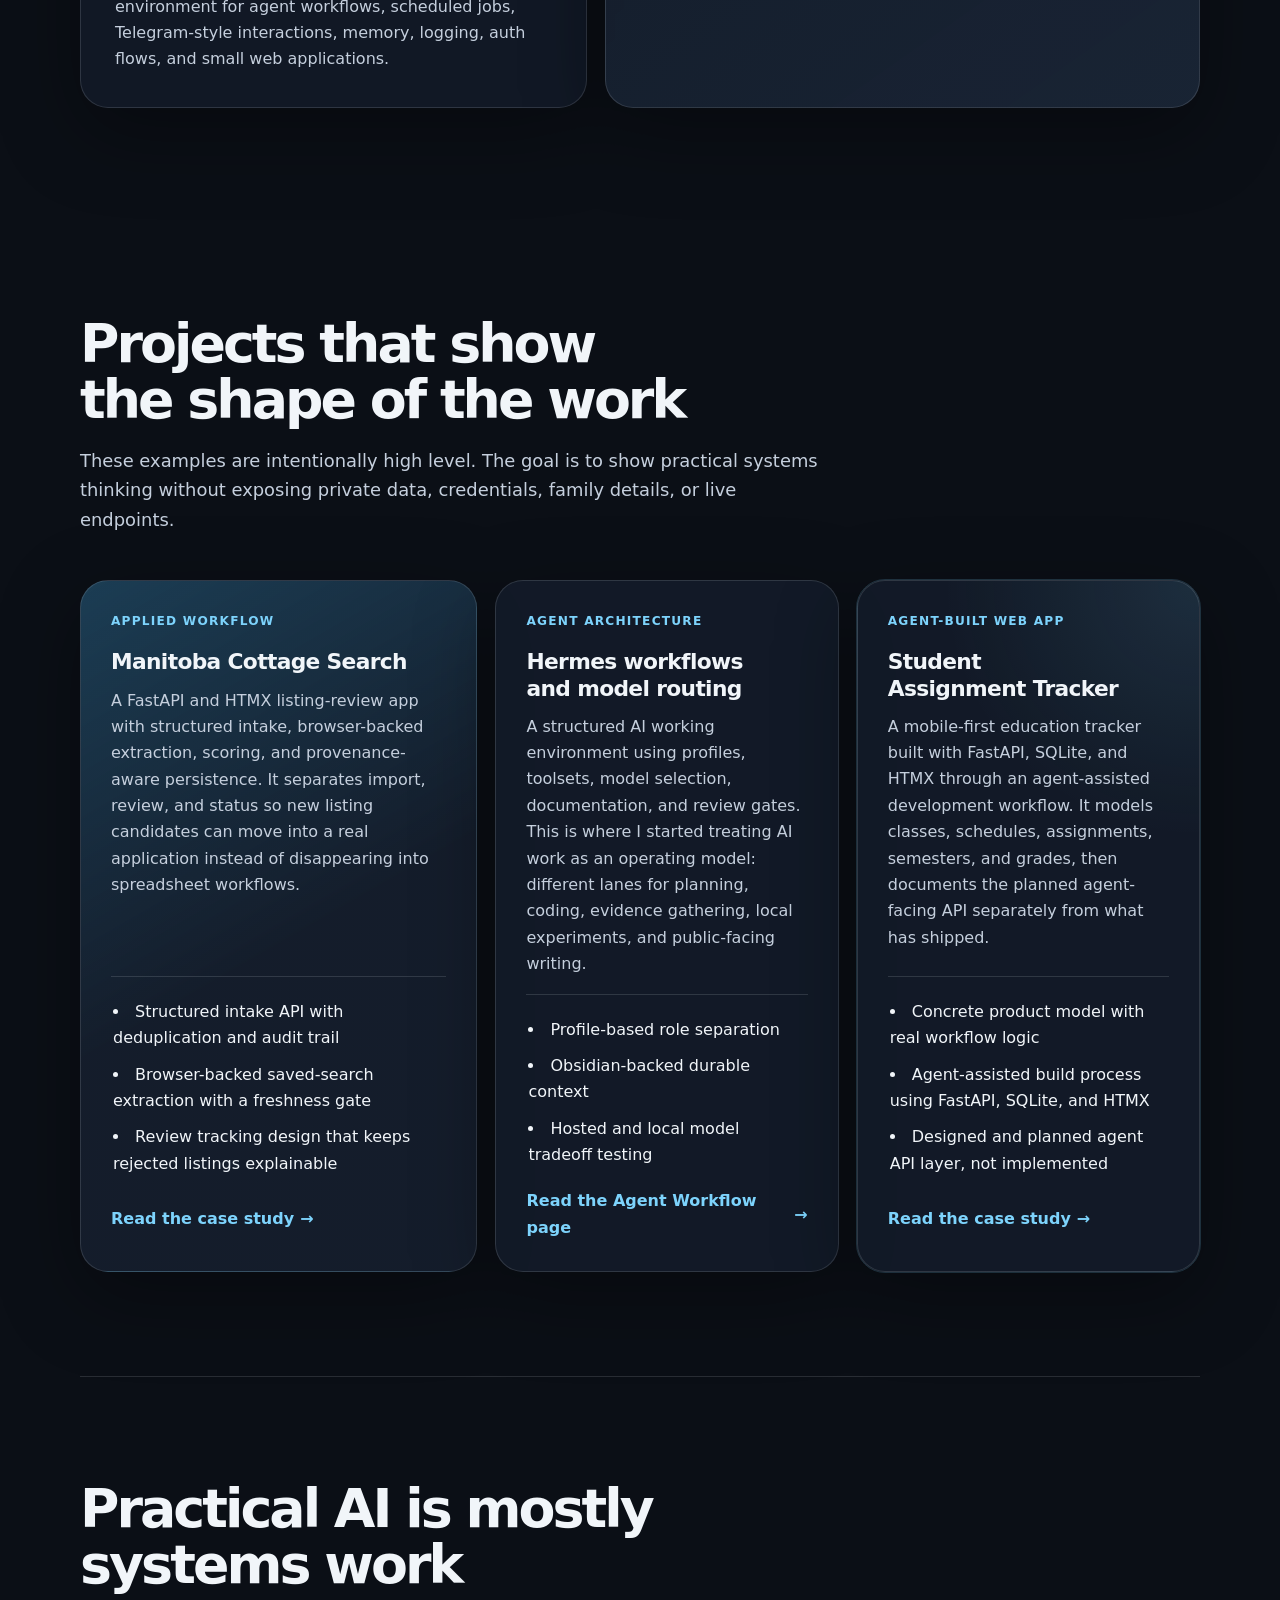
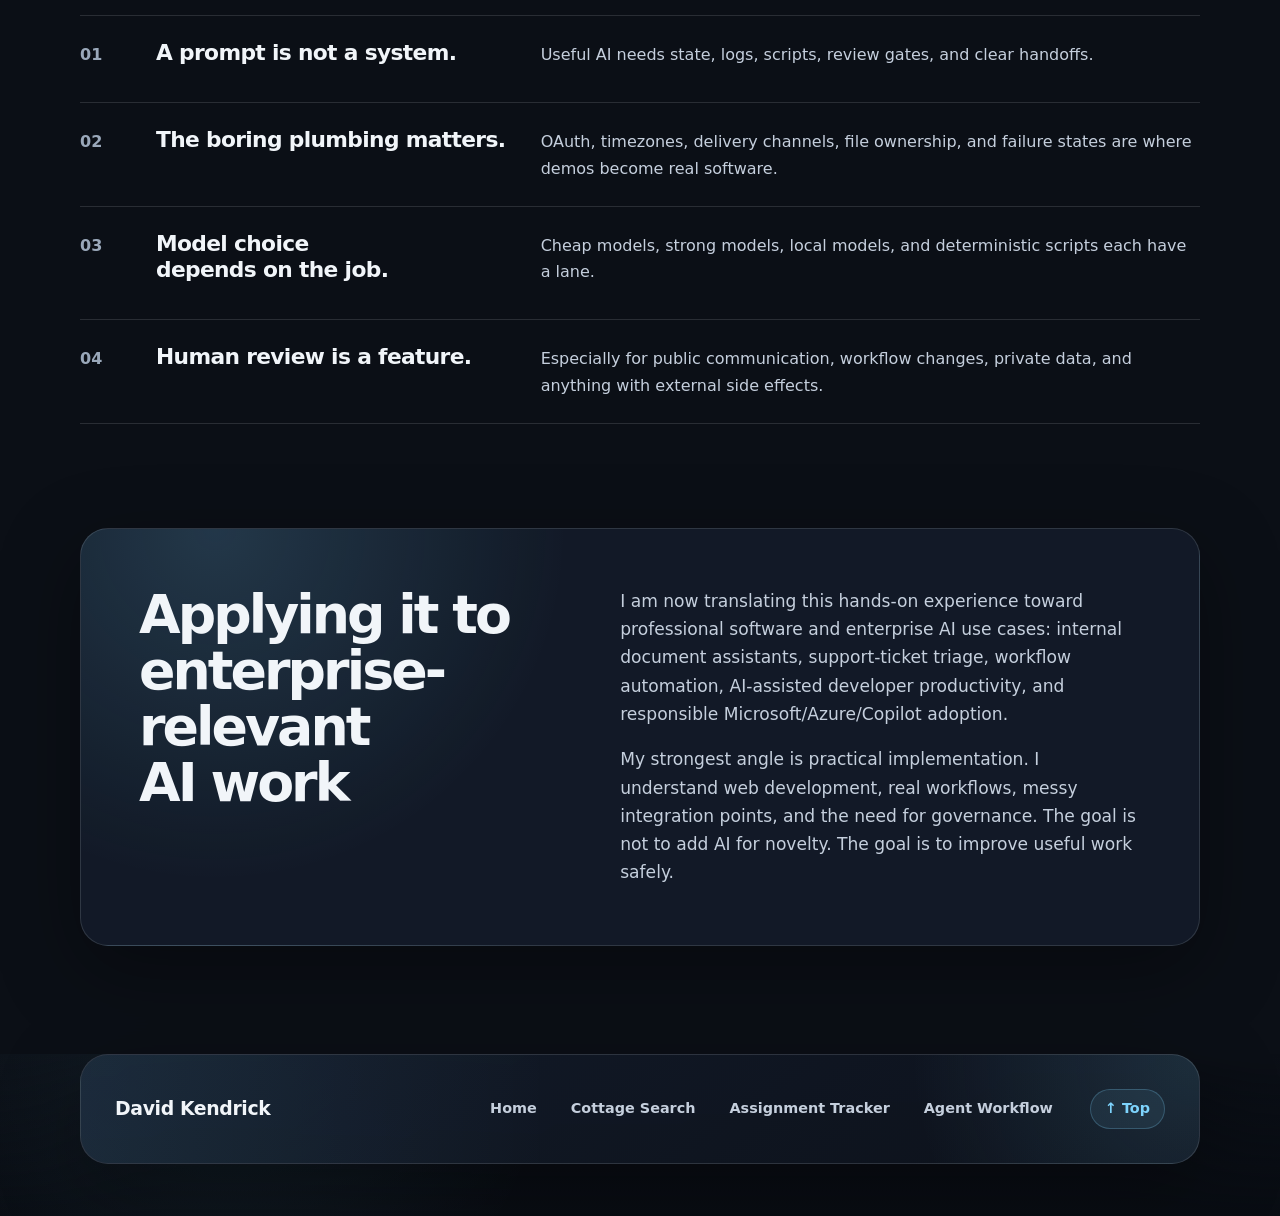
==== commit 7a591ac3: "chore(header): remove redundant 'Main page' link The 'David Kendrick' brand link already serves as t" ====
--- a/index.html
+++ b/index.html
@@ -20,11 +20,31 @@
             <span>David Kendrick</span>
           </a>
           <div class="primary-links">
-            <a class="is-active" href="index.html">Main page</a>
-            <a href="manitoba-cottage-search.html">Manitoba Cottage Search</a>
-            <a href="student-assignment-tracker.html">Student Assignment Tracker</a>
-            <a href="hermes-workflow.html">Agent Workflow</a>
-          </div>
+            <a href="manitoba-cottage-search.html"><span class="label-full">Manitoba Cottage Search</span><span class="label-short">Cottage Search</span></a>
+            <a href="student-assignment-tracker.html"><span class="label-full">Student Assignment Tracker</span><span class="label-short">Assignment Tracker</span></a>
+            <a href="hermes-workflow.html"><span class="label-full">Agent Workflow</span><span class="label-short">Workflow</span></a>
+          </div>
+          <details class="mobile-menu">
+            <summary aria-label="Open navigation menu">
+              <span>Menu</span>
+            </summary>
+            <div class="mobile-menu-panel">
+              <nav aria-label="Site pages">
+                <p class="mobile-menu-label">Pages</p>
+                <a href="index.html">Home</a>
+                <a href="manitoba-cottage-search.html">Cottage Search</a>
+                <a href="student-assignment-tracker.html">Assignment Tracker</a>
+                <a href="hermes-workflow.html">Workflow</a>
+              </nav>
+              <nav aria-label="Page sections">
+                <p class="mobile-menu-label">This page</p>
+                <a href="#journey">Journey</a>
+                <a href="#examples">Examples</a>
+                <a href="#lessons">Lessons</a>
+                <a href="#next">Next</a>
+              </nav>
+            </div>
+          </details>
         </nav>
         <nav class="nav-row secondary-nav" aria-label="Main page sections">
           <div class="secondary-links">
@@ -231,5 +251,6 @@
         <a href="#top" class="footer-top">↑ Top</a>
       </div>
     </footer>
+    <script src="navigation.js"></script>
   </body>
 </html>
--- a/styles.css
+++ b/styles.css
@@ -89,12 +89,14 @@
 .brand,
 .primary-nav a,
 .secondary-nav a { color: var(--text); text-decoration: none; }
-.brand { display: grid; gap: 1px; font-weight: 850; letter-spacing: -0.02em; }
+.brand { display: grid; gap: 1px; flex: 0 0 auto; font-weight: 850; letter-spacing: -0.02em; }
 .brand small { color: var(--subtle); font-size: 0.76rem; font-weight: 650; letter-spacing: 0.01em; }
+.label-short { display: none; }
+.mobile-menu { display: none; }
 .primary-links,
 .secondary-links { display: flex; align-items: center; flex-wrap: wrap; }
 .primary-links { gap: clamp(10px, 1.8vw, 18px); }
-.secondary-links { gap: clamp(12px, 2.2vw, 22px); font-size: 0.95rem; font-weight: 650; }
+.secondary-links { margin-left: auto; gap: clamp(12px, 2.2vw, 22px); font-size: 0.95rem; font-weight: 650; }
 .primary-links a,
 .secondary-links a { min-height: 40px; display: inline-flex; align-items: center; }
 .primary-links a {
@@ -577,6 +579,15 @@
   .feature-grid.three-up { grid-template-columns: 1fr; }
   .hero { min-height: auto; padding-top: 72px; }
   .project-card { min-height: auto; }
+  .primary-nav { min-height: 58px; }
+  .secondary-nav { min-height: 42px; }
+  .nav-row { gap: 16px; }
+  .primary-links { gap: 8px; font-size: 0.9rem; }
+  .secondary-links { gap: 12px; font-size: 0.86rem; }
+  .primary-links a { min-height: 36px; padding: 0 9px; }
+  .secondary-links a { min-height: 34px; }
+  .label-full { display: none; }
+  .label-short { display: inline; }
   .profile-lanes,
   .decision-flow { grid-template-columns: repeat(2, minmax(0, 1fr)); }
   .profile-branches { display: none; }
@@ -587,16 +598,79 @@
   .case-layout.flipped .case-copy,
   .case-layout.flipped .fact-card { grid-column: auto; grid-row: auto; }
 }
-@media (max-width: 720px) {
+@media (max-width: 820px) {
   .header-shell { width: min(var(--page-width), calc(100% - 28px)); }
-  .nav-row { align-items: flex-start; flex-direction: column; gap: 10px; }
-  .primary-nav { min-height: auto; padding: 14px 0 10px; }
-  .secondary-nav { min-height: auto; padding: 10px 0 14px; }
-  .primary-links,
-  .secondary-links { width: 100%; justify-content: flex-start; gap: 8px; font-size: 0.9rem; }
-  .primary-links a,
-  .secondary-links a { min-height: 40px; padding: 0 8px; }
-  .section-shell { width: min(var(--page-width), calc(100% - 28px)); padding: 56px 0; scroll-margin-top: 152px; }
+  .nav-row { align-items: center; flex-direction: row; gap: 12px; }
+  .primary-nav { min-height: auto; padding: 12px 0; }
+  .secondary-nav,
+  .primary-links { display: none; }
+  .mobile-menu { position: relative; z-index: 40; display: block; margin-left: auto; }
+  .mobile-menu summary {
+    display: inline-flex;
+    min-height: 38px;
+    align-items: center;
+    gap: 8px;
+    padding: 0 14px;
+    border: 1px solid rgba(125, 211, 252, 0.28);
+    border-radius: 999px;
+    color: var(--accent);
+    background: rgba(125, 211, 252, 0.08);
+    font-size: 0.88rem;
+    font-weight: 800;
+    line-height: 1;
+    list-style: none;
+    cursor: pointer;
+  }
+  .mobile-menu summary::-webkit-details-marker { display: none; }
+  .mobile-menu summary::after { content: "☰"; font-size: 0.9rem; }
+  .mobile-menu[open] summary::after { content: "×"; font-size: 1.05rem; }
+  .mobile-menu-panel {
+    position: absolute;
+    top: calc(100% + 10px);
+    right: 0;
+    z-index: 60;
+    display: grid;
+    width: min(84vw, 360px);
+    gap: 18px;
+    padding: 18px;
+    border: 1px solid var(--line);
+    border-radius: var(--radius-md);
+    background:
+      radial-gradient(circle at 100% 0%, rgba(125, 211, 252, 0.14), transparent 15rem),
+      rgba(20, 29, 43, 0.98);
+    box-shadow: var(--shadow);
+  }
+  .mobile-menu-panel nav { display: flex; flex-wrap: wrap; gap: 8px; }
+  .mobile-menu-label {
+    width: 100%;
+    margin: 0 0 2px;
+    color: var(--accent);
+    font-size: 0.72rem;
+    font-weight: 850;
+    letter-spacing: 0.1em;
+    text-transform: uppercase;
+  }
+  .mobile-menu-panel a {
+    display: inline-flex;
+    min-height: 36px;
+    align-items: center;
+    padding: 0 11px;
+    border: 1px solid var(--line);
+    border-radius: 999px;
+    color: var(--muted);
+    background: rgba(241, 245, 249, 0.035);
+    font-size: 0.86rem;
+    font-weight: 750;
+    line-height: 1;
+    text-decoration: none;
+  }
+  .mobile-menu-panel a:hover,
+  .mobile-menu-panel a:focus-visible {
+    color: var(--text);
+    border-color: rgba(125, 211, 252, 0.34);
+    background: rgba(125, 211, 252, 0.1);
+  }
+  .section-shell { width: min(var(--page-width), calc(100% - 28px)); padding: 56px 0; scroll-margin-top: 88px; }
   .footer-inner { width: min(var(--page-width), calc(100% - 28px)); }
   .hero { gap: 26px; padding-top: 48px; }
   h1 { font-size: clamp(2.8rem, 14vw, 4.35rem); letter-spacing: -0.064em; }
